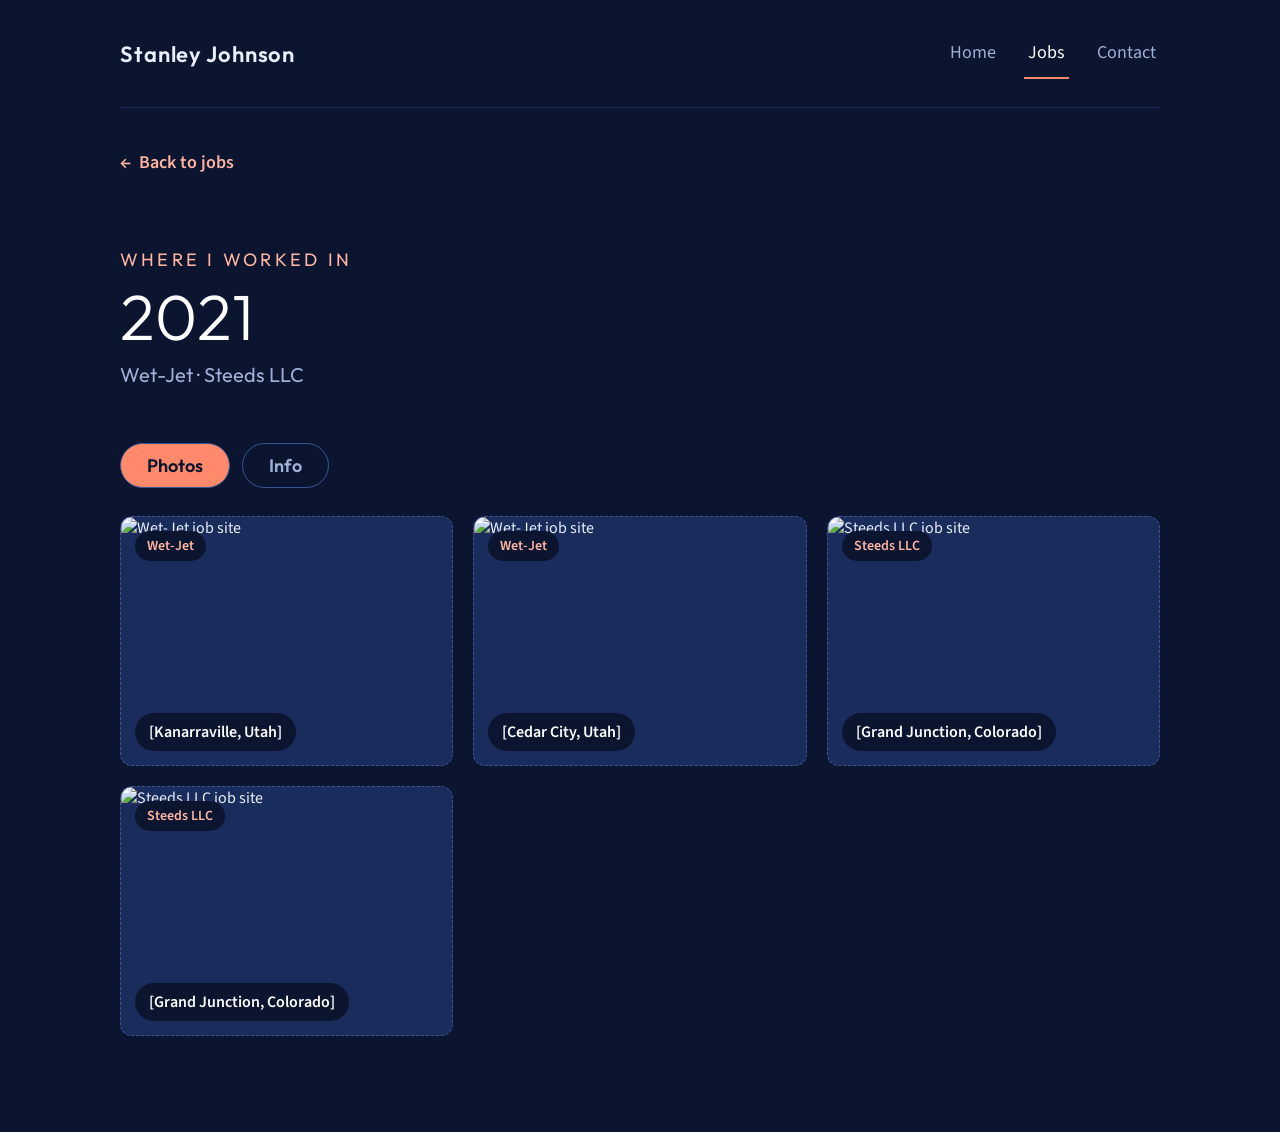
==== web-2021.html @ 8140c256 "Add files via upload" ====
<!doctype html>
<html lang="en">
<head>
  <meta charset="utf-8">
  <meta name="viewport" content="width=device-width, initial-scale=1">
  <title>2021 | Stanley Johnson</title>
  <link rel="preconnect" href="https://fonts.googleapis.com">
  <link rel="preconnect" href="https://fonts.gstatic.com" crossorigin>
  <link href="https://fonts.googleapis.com/css2?family=Outfit:wght@300;400;600&family=Source+Sans+3:wght@400;600&display=swap" rel="stylesheet">
  <link rel="stylesheet" href="styles.css">
</head>
<body>
  <div class="page">

    <header class="site-header">
      <span class="site-name">Stanley Johnson</span>
      <nav class="site-nav" aria-label="Main">
        <a href="web-home.html">Home</a>
        <a href="web-jobs.html" aria-current="page">Jobs</a>
        <a href="web-contact.html">Contact</a>
      </nav>
    </header>

    <main>

      <a class="back" href="web-jobs.html"><span aria-hidden="true">←</span> Back to jobs</a>

      <section class="page-title">
        <p class="eyebrow">WHERE I WORKED IN</p>
        <h1>2021</h1>
        <p class="tagline">Wet-Jet · Steeds LLC</p>
      </section>

      <div class="tabs" role="tablist" aria-label="Year details">
        <button type="button" class="tab" role="tab" id="tab-photos" aria-controls="panel-photos" aria-selected="true" data-tab="photos">Photos</button>
        <button type="button" class="tab" role="tab" id="tab-info" aria-controls="panel-info" aria-selected="false" data-tab="info">Info</button>
      </div>

      <!-- PHOTOS TAB -->
      <div id="panel-photos" role="tabpanel" aria-labelledby="tab-photos">

        <!-- Replace each src with your photo -->
        <div class="photo-grid">


          <figure class="photo" data-company="wetjet">
            <img src="wtjet.jpg" alt="Wet-Jet job site">
            <span class="photo-company">Wet-Jet</span>
            <figcaption>[Kanarraville, Utah]</figcaption>
          </figure>

          <figure class="photo" data-company="wetjet">
            <img src="wj2.jpg" alt="Wet-Jet job site">
            <span class="photo-company">Wet-Jet</span>
            <figcaption>[Cedar City, Utah]</figcaption>
          </figure>

          <figure class="photo" data-company="steeds">
            <img src="bi1.png" alt="Steeds LLC job site">
            <span class="photo-company">Steeds LLC</span>
            <figcaption>[Grand Junction, Colorado]</figcaption>
          </figure>

          <figure class="photo" data-company="steeds">
            <img src="bi1.png" alt="Steeds LLC job site">
            <span class="photo-company">Steeds LLC</span>
            <figcaption>[Grand Junction, Colorado]</figcaption>
          </figure>

        </div>
      </div>

      <!-- INFO TAB -->
      <div id="panel-info" role="tabpanel" aria-labelledby="tab-info" hidden>

        <article class="info-card">
          <h2>Wet-Jet</h2>
          <dl>
            <dt>Role</dt><dd>[YOUR JOB TITLE]</dd>
            <dt>How long</dt><dd>[HOW LONG YOU WORKED THERE]</dd>
            <dt>Where</dt><dd>[CITY, STATE]</dd>
            <dt>What I did</dt><dd>[I Started working in a paint shop for Wet Jet, i went on to help connect frams and operate a forklift in their yard, i then moved to Colorado for a bit and worked for SteedsLLC doing Residential Electrical]</dd>
          </dl>
        </article>

        <article class="info-card">
          <h2>Steeds LLC</h2>
          <dl>
            <dt>Role</dt><dd>[YOUR JOB TITLE]</dd>
            <dt>How long</dt><dd>[HOW LONG YOU WORKED THERE]</dd>
            <dt>Where</dt><dd>[CITY, STATE]</dd>
            <dt>What I did</dt><dd>[A FEW SENTENCES ABOUT THE WORK YOU DID]</dd>
          </dl>
        </article>

      </div>

    </main>
  </div>

  <script src="year.js"></script>
</body>
</html>
---- styles.css ----
/* Styles for every page: Home, Jobs, Contact and the year pages. */

*,
*::before,
*::after { box-sizing: border-box; }

body {
  margin: 0;
  background: #0b1530;
  color: #e9eefb;
  font-family: 'Source Sans 3', sans-serif;
}

a { color: #9fb0d6; }
a:hover { color: #ffffff; }

.page {
  max-width: 1088px;          /* 1040 content + 24px side padding */
  margin: 0 auto;
  padding: 0 24px 96px;
}

/* Header and nav */
.site-header {
  display: flex;
  flex-wrap: wrap;
  align-items: center;
  justify-content: space-between;
  gap: 12px;
  padding: 28px 0;
  border-bottom: 1px solid #1d2d57;
}
.site-name {
  font-family: 'Outfit', sans-serif;
  font-size: 22px;
  font-weight: 600;
  letter-spacing: 0.04em;
}
.site-nav { display: flex; flex-wrap: wrap; gap: 24px; }
.site-nav a {
  color: #9fb0d6;
  text-decoration: none;
  padding: 12px 4px;
  font-size: 18px;
}
.site-nav a:hover { color: #ffffff; }
.site-nav a[aria-current="page"] {
  color: #ffffff;
  border-bottom: 2px solid #ff8a6b;
}

/* Buttons */
.btn {
  display: inline-flex;
  align-items: center;
  gap: 10px;
  min-height: 52px;
  padding: 0 28px;
  border-radius: 8px;
  font-family: 'Outfit', sans-serif;
  font-size: 19px;
  font-weight: 600;
  text-decoration: none;
}
.btn-main { background: #ff8a6b; color: #0b1530; }
.btn-main:hover { background: #ffffff; color: #0b1530; }
.btn-alt { border: 1px solid #3a5594; color: #ffffff; }
.btn-alt:hover { border-color: #ffffff; color: #ffffff; }
.button-row { display: flex; flex-wrap: wrap; gap: 14px; padding-top: 12px; }

/* Hero */
.hero {
  display: grid;
  grid-template-columns: repeat(auto-fit, minmax(320px, 1fr));
  gap: 48px;
  align-items: center;
  padding: 72px 0 64px;
}
.hero-text { display: flex; flex-direction: column; gap: 20px; }
.eyebrow {
  margin: 0;
  font-family: 'Outfit', sans-serif;
  font-size: 18px;
  letter-spacing: 0.18em;
  color: #ffb59f;
}
.hero h1 {
  margin: 0;
  font-family: 'Outfit', sans-serif;
  font-weight: 300;
  font-size: 72px;
  line-height: 1.02;
  color: #ffffff;
}
.tagline {
  margin: 0;
  font-family: 'Outfit', sans-serif;
  font-size: 21px;
  color: #9fb0d6;
}
.intro {
  margin: 0;
  max-width: 520px;
  font-size: 21px;
  line-height: 1.55;
  color: #c5d0ea;
}
.hero-photo {
  width: 100%;
  max-width: 440px;
  justify-self: center;
  aspect-ratio: 4 / 5;
  background: #1a2c5c;
  border: 1px dashed #3a5594;
  border-radius: 16px;
  overflow: hidden;
}
.hero-photo img { width: 100%; height: 100%; object-fit: cover; display: block; }

/* Stats */
.stats {
  display: flex;
  flex-wrap: wrap;
  gap: 24px 72px;
  padding: 40px 0;
  border-top: 1px solid #1d2d57;
  border-bottom: 1px solid #1d2d57;
}
.stat { display: flex; flex-direction: column; gap: 4px; }
.stat-number {
  font-family: 'Outfit', sans-serif;
  font-weight: 300;
  font-size: 56px;
  line-height: 1;
  color: #ffffff;
}
.stat-label { font-size: 18px; color: #9fb0d6; }

/* Content blocks */
.block { padding-top: 56px; }
.block h2 {
  margin: 0 0 20px;
  font-family: 'Outfit', sans-serif;
  font-weight: 400;
  font-size: 30px;
  color: #ffffff;
}
.about-text { max-width: 720px; display: flex; flex-direction: column; gap: 18px; }
.about-text p { margin: 0; font-size: 20px; line-height: 1.6; color: #c5d0ea; }

/* Trade tags */
.tags { display: flex; flex-wrap: wrap; gap: 12px; margin: 0; padding: 0; list-style: none; }
.tags li {
  padding: 10px 18px;
  border-radius: 999px;
  background: #11204a;
  border: 1px solid #24386b;
  font-size: 18px;
}

/* Most recent card */
.recent {
  display: flex;
  flex-direction: column;
  gap: 10px;
  padding: 32px;
  border-radius: 14px;
  background: #11204a;
  border: 1px solid #24386b;
  color: #ffffff;
  text-decoration: none;
}
.recent:hover { background: #ff8a6b; border-color: #ff8a6b; color: #0b1530; }
.recent-label { font-family: 'Outfit', sans-serif; font-size: 16px; letter-spacing: 0.18em; }
.recent-year { font-family: 'Outfit', sans-serif; font-size: 40px; font-weight: 600; line-height: 1.1; }
.recent-names { font-size: 20px; }
.recent-link { font-size: 17px; font-weight: 600; padding-top: 6px; }

/* Closing line */
.closing {
  display: flex;
  flex-wrap: wrap;
  align-items: center;
  justify-content: space-between;
  gap: 24px;
  margin-top: 56px;
  padding-top: 40px;
  border-top: 1px solid #1d2d57;
}
.closing p {
  margin: 0;
  max-width: 560px;
  font-family: 'Outfit', sans-serif;
  font-weight: 300;
  font-size: 26px;
  line-height: 1.4;
  color: #ffffff;
}

/* Jobs page */
.page-title { display: flex; flex-direction: column; gap: 12px; padding: 64px 0 56px; }
.page-title h1 {
  margin: 0;
  font-family: 'Outfit', sans-serif;
  font-weight: 300;
  font-size: 64px;
  line-height: 1.05;
  color: #ffffff;
}

.timeline {
  position: relative;
  display: flex;
  flex-direction: column;
  gap: 64px;
  max-width: 720px;
  margin: 0;
  padding: 0 0 0 48px;
  list-style: none;
}
.timeline::before {            /* the dashed line */
  content: "";
  position: absolute;
  left: 8px;
  top: 16px;
  bottom: 0;
  border-left: 2px dashed #4a6fb8;
}
.timeline-item {
  position: relative;
  display: flex;
  flex-direction: column;
  align-items: flex-start;
  gap: 10px;
}
.timeline-item::before {       /* the dot */
  content: "";
  position: absolute;
  left: -48px;
  top: 12px;
  width: 18px;
  height: 18px;
  border-radius: 50%;
  background: #ff8a6b;
}
.year {
  margin: 0;
  font-family: 'Outfit', sans-serif;
  font-size: 44px;
  font-weight: 300;
  line-height: 1.05;
  color: #ffffff;
}
.companies { margin: 0; padding: 0; list-style: none; font-size: 22px; line-height: 1.35; color: #c5d0ea; }
.btn-see { margin-top: 10px; background: #2d4a86; color: #ffffff; font-size: 18px; }
.btn-see:hover { background: #ff8a6b; color: #0b1530; }

/* Contact page */
.contact-list { display: flex; flex-direction: column; gap: 28px; max-width: 720px; margin: 0; padding: 0; list-style: none; }
.contact-list li {
  display: flex;
  flex-direction: column;
  gap: 6px;
  padding: 24px 28px;
  border-radius: 14px;
  background: #11204a;
  border: 1px solid #24386b;
  font-size: 22px;
}
.contact-label { font-size: 16px; letter-spacing: 0.08em; color: #ffb59f; }

/* Year pages */
[hidden] { display: none !important; }

.back {
  display: inline-flex;
  align-items: center;
  gap: 8px;
  min-height: 44px;
  margin-top: 32px;
  color: #ffb59f;
  font-size: 18px;
  font-weight: 600;
  text-decoration: none;
}
.back:hover { color: #ffffff; }
.page-title .tagline { font-size: 20px; }

.tabs { display: flex; flex-wrap: wrap; gap: 12px; padding-bottom: 28px; }
.tab {
  min-height: 44px;
  padding: 10px 26px;
  border-radius: 999px;
  border: 1px solid #3a5594;
  background: transparent;
  color: #9fb0d6;
  font-family: 'Outfit', sans-serif;
  font-size: 18px;
  font-weight: 600;
  cursor: pointer;
}
.tab[aria-selected="true"] { background: #ff8a6b; color: #0b1530; }

.filters { display: flex; flex-wrap: wrap; gap: 10px; padding-bottom: 24px; }
.chip {
  min-height: 44px;
  padding: 8px 20px;
  border-radius: 999px;
  border: 1px solid #3a5594;
  background: transparent;
  color: #9fb0d6;
  font-family: 'Source Sans 3', sans-serif;
  font-size: 17px;
  font-weight: 600;
  cursor: pointer;
}
.chip[aria-pressed="true"] { background: #ff8a6b; color: #0b1530; }

.photo-grid {
  display: grid;
  grid-template-columns: repeat(auto-fit, minmax(280px, 1fr));
  gap: 20px;
}
.photo {
  position: relative;
  margin: 0;
  aspect-ratio: 4 / 3;
  background: #1a2c5c;
  border: 1px dashed #3a5594;
  border-radius: 12px;
  overflow: hidden;
}
.photo img { width: 100%; height: 100%; object-fit: cover; display: block; }
.photo-company {
  position: absolute;
  left: 14px;
  top: 14px;
  padding: 5px 12px;
  border-radius: 999px;
  background: #0b1530;
  color: #ffb59f;
  font-size: 14px;
  font-weight: 600;
}
.photo figcaption {
  position: absolute;
  left: 14px;
  bottom: 14px;
  padding: 8px 14px;
  border-radius: 999px;
  background: #0b1530;
  color: #ffffff;
  font-size: 16px;
  font-weight: 600;
}

#panel-info { display: flex; flex-direction: column; gap: 20px; max-width: 720px; }
#panel-info[hidden] { display: none; }
.info-card {
  padding: 28px;
  border-radius: 14px;
  background: #11204a;
  border: 1px solid #24386b;
}
.info-card h2 { margin: 0 0 20px; font-family: 'Outfit', sans-serif; font-size: 26px; font-weight: 600; color: #ffffff; }
.info-card dl { display: grid; grid-template-columns: 150px 1fr; gap: 16px 24px; margin: 0; }
.info-card dt { font-size: 16px; letter-spacing: 0.08em; text-transform: uppercase; color: #ffb59f; }
.info-card dd { margin: 0; font-size: 19px; line-height: 1.5; }

/* Keyboard focus */
a:focus-visible,
button:focus-visible { outline: 3px solid #ffb59f; outline-offset: 3px; }

/* Phones and small screens */
@media (max-width: 600px) {
  .hero { padding: 48px 0 40px; gap: 32px; }
  .hero h1 { font-size: 48px; }
  .page-title { padding: 40px 0 36px; }
  .page-title h1 { font-size: 44px; }
  .stat-number { font-size: 44px; }
  .year { font-size: 36px; }
  .companies { font-size: 20px; }
  .closing p { font-size: 22px; }
  .info-card dl { grid-template-columns: 1fr; gap: 4px; }
  .info-card dd { margin-bottom: 14px; }
}
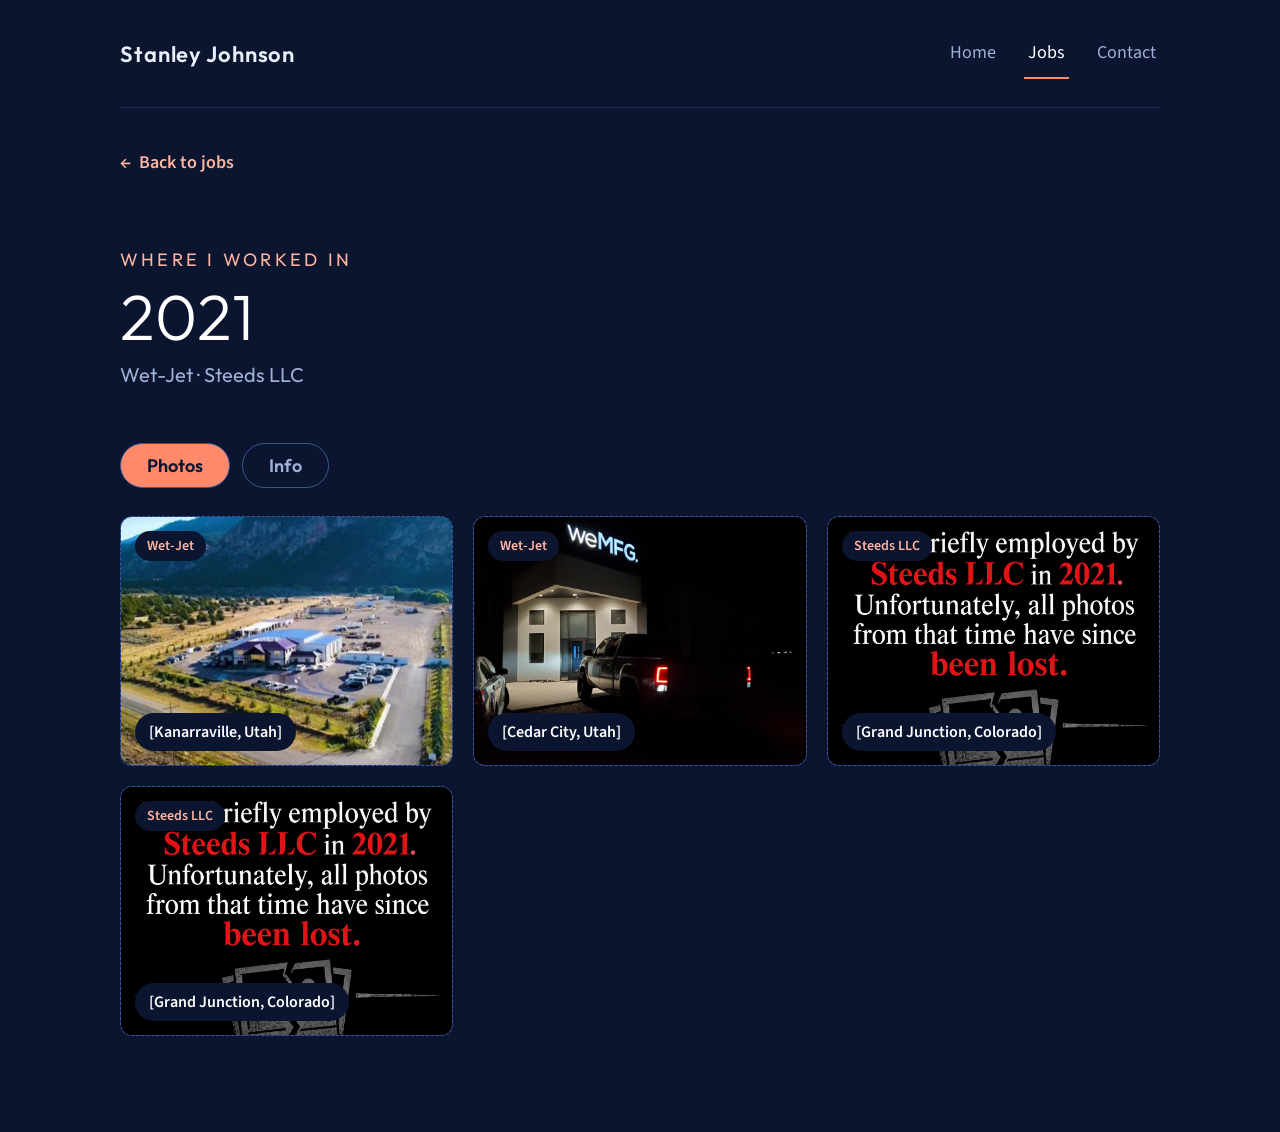
==== commit 5f1df0ca: "Add files via upload" ====
--- a/web-2021.html
+++ b/web-2021.html
@@ -15,7 +15,7 @@
     <header class="site-header">
       <span class="site-name">Stanley Johnson</span>
       <nav class="site-nav" aria-label="Main">
-        <a href="web-home.html">Home</a>
+        <a href="index.html">Home</a>
         <a href="web-jobs.html" aria-current="page">Jobs</a>
         <a href="web-contact.html">Contact</a>
       </nav>
